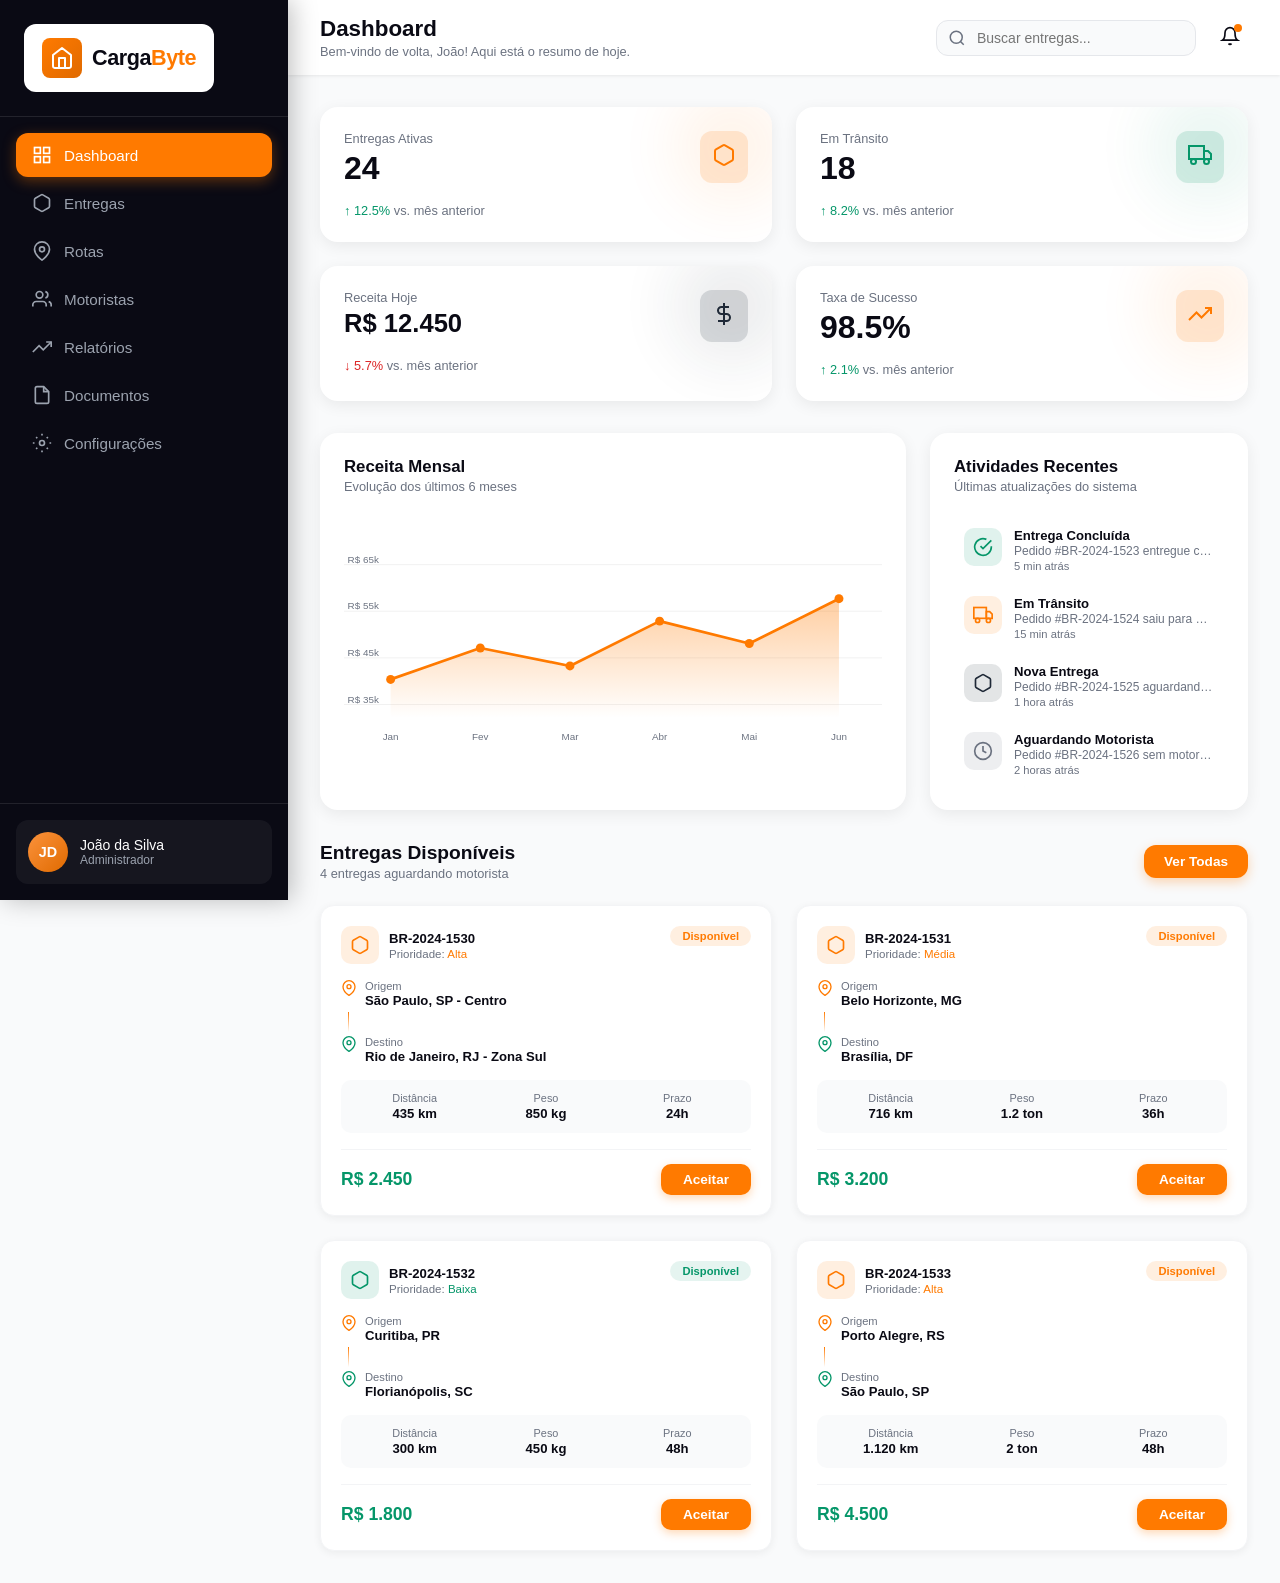
==== dashboard.html @ 0ad28528 "Add files via upload" ====
<!DOCTYPE html>
<html lang="pt-BR">
<head>
  <meta charset="UTF-8" />
  <meta name="viewport" content="width=device-width, initial-scale=1.0" />
  <title>CargaByte — Dashboard</title>
  <link rel="stylesheet" href="dashboardStyling.css" />
</head>
<body>

  <!-- ===== SIDEBAR ===== -->
  <aside class="sidebar" id="sidebar">
    <div class="sidebar-logo">
      <div class="logo-wrapper">
        <div class="logo-icon">
          <svg width="24" height="24" viewBox="0 0 24 24" fill="none">
            <path d="M3 9L12 2L21 9V20C21 20.53 20.79 21.04 20.41 21.41C20.04 21.79 19.53 22 19 22H5C4.47 22 3.96 21.79 3.59 21.41C3.21 21.04 3 20.53 3 20V9Z" stroke="white" stroke-width="2" stroke-linecap="round" stroke-linejoin="round"/>
            <path d="M9 22V12H15V22" stroke="white" stroke-width="2" stroke-linecap="round" stroke-linejoin="round"/>
          </svg>
        </div>
        <span class="logo-text">Carga<span class="logo-byte">Byte</span></span>
      </div>
    </div>

    <nav class="sidebar-nav">
      <button class="nav-item active">
        <svg width="20" height="20" viewBox="0 0 24 24" fill="none" stroke="currentColor" stroke-width="2"><rect x="3" y="3" width="7" height="7"/><rect x="14" y="3" width="7" height="7"/><rect x="3" y="14" width="7" height="7"/><rect x="14" y="14" width="7" height="7"/></svg>
        Dashboard
      </button>
      <button class="nav-item">
        <svg width="20" height="20" viewBox="0 0 24 24" fill="none" stroke="currentColor" stroke-width="2"><path d="M21 16V8a2 2 0 0 0-1-1.73L13 2.27a2 2 0 0 0-2 0L4 6.27A2 2 0 0 0 3 8v8a2 2 0 0 0 1 1.73l7 4a2 2 0 0 0 2 0l7-4A2 2 0 0 0 21 16z"/></svg>
        Entregas
      </button>
      <button class="nav-item">
        <svg width="20" height="20" viewBox="0 0 24 24" fill="none" stroke="currentColor" stroke-width="2"><path d="M21 10c0 7-9 13-9 13S3 17 3 10a9 9 0 0 1 18 0z"/><circle cx="12" cy="10" r="3"/></svg>
        Rotas
      </button>
      <button class="nav-item">
        <svg width="20" height="20" viewBox="0 0 24 24" fill="none" stroke="currentColor" stroke-width="2"><path d="M17 21v-2a4 4 0 0 0-4-4H5a4 4 0 0 0-4 4v2"/><circle cx="9" cy="7" r="4"/><path d="M23 21v-2a4 4 0 0 0-3-3.87"/><path d="M16 3.13a4 4 0 0 1 0 7.75"/></svg>
        Motoristas
      </button>
      <button class="nav-item">
        <svg width="20" height="20" viewBox="0 0 24 24" fill="none" stroke="currentColor" stroke-width="2"><polyline points="23 6 13.5 15.5 8.5 10.5 1 18"/><polyline points="17 6 23 6 23 12"/></svg>
        Relatórios
      </button>
      <button class="nav-item">
        <svg width="20" height="20" viewBox="0 0 24 24" fill="none" stroke="currentColor" stroke-width="2"><path d="M14 2H6a2 2 0 0 0-2 2v16a2 2 0 0 0 2 2h12a2 2 0 0 0 2-2V8z"/><polyline points="14 2 14 8 20 8"/></svg>
        Documentos
      </button>
      <button class="nav-item">
        <svg width="20" height="20" viewBox="0 0 24 24" fill="none" stroke="currentColor" stroke-width="2"><circle cx="12" cy="12" r="3"/><path d="M19.07 4.93l-1.41 1.41M4.93 4.93l1.41 1.41M19.07 19.07l-1.41-1.41M4.93 19.07l1.41-1.41M1 12h2M21 12h2M12 1v2M12 21v2"/></svg>
        Configurações
      </button>
    </nav>

    <div class="sidebar-user">
      <div class="user-card">
        <div class="user-avatar">JD</div>
        <div class="user-info">
          <p class="user-name">João da Silva</p>
          <p class="user-role">Administrador</p>
        </div>
      </div>
    </div>
  </aside>

  <!-- ===== MAIN CONTENT ===== -->
  <main class="main-content">

    <!-- Header -->
    <header class="topbar">
      <div class="topbar-left">
        <h1 class="page-title">Dashboard</h1>
        <p class="page-subtitle">Bem-vindo de volta, João! Aqui está o resumo de hoje.</p>
      </div>
      <div class="topbar-right">
        <div class="search-wrapper">
          <svg class="search-icon" width="18" height="18" viewBox="0 0 24 24" fill="none" stroke="currentColor" stroke-width="2"><circle cx="11" cy="11" r="8"/><line x1="21" y1="21" x2="16.65" y2="16.65"/></svg>
          <input class="search-input" type="text" placeholder="Buscar entregas..." />
        </div>
        <button class="notif-btn">
          <svg width="20" height="20" viewBox="0 0 24 24" fill="none" stroke="currentColor" stroke-width="2"><path d="M18 8A6 6 0 0 0 6 8c0 7-3 9-3 9h18s-3-2-3-9"/><path d="M13.73 21a2 2 0 0 1-3.46 0"/></svg>
          <span class="notif-dot"></span>
        </button>
      </div>
    </header>

    <div class="page-body">

      <!-- Stats Grid -->
      <div class="stats-grid">
        <div class="stat-card" style="--card-color: #FF7A00; animation-delay: 0.1s;">
          <div class="stat-bg-blob"></div>
          <div class="stat-body">
            <div class="stat-header">
              <div>
                <p class="stat-label">Entregas Ativas</p>
                <h3 class="stat-value">24</h3>
              </div>
              <div class="stat-icon">
                <svg width="24" height="24" viewBox="0 0 24 24" fill="none" stroke="currentColor" stroke-width="2"><path d="M21 16V8a2 2 0 0 0-1-1.73L13 2.27a2 2 0 0 0-2 0L4 6.27A2 2 0 0 0 3 8v8a2 2 0 0 0 1 1.73l7 4a2 2 0 0 0 2 0l7-4A2 2 0 0 0 21 16z"/></svg>
              </div>
            </div>
            <p class="stat-trend positive">↑ 12.5% <span>vs. mês anterior</span></p>
          </div>
        </div>

        <div class="stat-card" style="--card-color: #059669; animation-delay: 0.2s;">
          <div class="stat-bg-blob"></div>
          <div class="stat-body">
            <div class="stat-header">
              <div>
                <p class="stat-label">Em Trânsito</p>
                <h3 class="stat-value">18</h3>
              </div>
              <div class="stat-icon">
                <svg width="24" height="24" viewBox="0 0 24 24" fill="none" stroke="currentColor" stroke-width="2"><rect x="1" y="3" width="15" height="13"/><polygon points="16 8 20 8 23 11 23 16 16 16 16 8"/><circle cx="5.5" cy="18.5" r="2.5"/><circle cx="18.5" cy="18.5" r="2.5"/></svg>
              </div>
            </div>
            <p class="stat-trend positive">↑ 8.2% <span>vs. mês anterior</span></p>
          </div>
        </div>

        <div class="stat-card" style="--card-color: #1f2937; animation-delay: 0.3s;">
          <div class="stat-bg-blob"></div>
          <div class="stat-body">
            <div class="stat-header">
              <div>
                <p class="stat-label">Receita Hoje</p>
                <h3 class="stat-value" style="font-size:1.6rem;">R$ 12.450</h3>
              </div>
              <div class="stat-icon">
                <svg width="24" height="24" viewBox="0 0 24 24" fill="none" stroke="currentColor" stroke-width="2"><line x1="12" y1="1" x2="12" y2="23"/><path d="M17 5H9.5a3.5 3.5 0 0 0 0 7h5a3.5 3.5 0 0 1 0 7H6"/></svg>
              </div>
            </div>
            <p class="stat-trend negative">↓ 5.7% <span>vs. mês anterior</span></p>
          </div>
        </div>

        <div class="stat-card" style="--card-color: #FF7A00; animation-delay: 0.4s;">
          <div class="stat-bg-blob"></div>
          <div class="stat-body">
            <div class="stat-header">
              <div>
                <p class="stat-label">Taxa de Sucesso</p>
                <h3 class="stat-value">98.5%</h3>
              </div>
              <div class="stat-icon">
                <svg width="24" height="24" viewBox="0 0 24 24" fill="none" stroke="currentColor" stroke-width="2"><polyline points="23 6 13.5 15.5 8.5 10.5 1 18"/><polyline points="17 6 23 6 23 12"/></svg>
              </div>
            </div>
            <p class="stat-trend positive">↑ 2.1% <span>vs. mês anterior</span></p>
          </div>
        </div>
      </div>

      <!-- Charts Row -->
      <div class="charts-row">
        <!-- Revenue Chart -->
        <div class="card chart-card">
          <div class="card-header">
            <h3 class="card-title">Receita Mensal</h3>
            <p class="card-subtitle">Evolução dos últimos 6 meses</p>
          </div>
          <div class="chart-area">
            <svg viewBox="0 0 600 260" preserveAspectRatio="none" class="chart-svg">
              <defs>
                <linearGradient id="areaGrad" x1="0" y1="0" x2="0" y2="1">
                  <stop offset="5%"  stop-color="#FF7A00" stop-opacity="0.35"/>
                  <stop offset="95%" stop-color="#FF7A00" stop-opacity="0"/>
                </linearGradient>
              </defs>
              <!-- Grid lines -->
              <line x1="0" y1="52"  x2="600" y2="52"  stroke="#f0f0f0" stroke-width="1"/>
              <line x1="0" y1="104" x2="600" y2="104" stroke="#f0f0f0" stroke-width="1"/>
              <line x1="0" y1="156" x2="600" y2="156" stroke="#f0f0f0" stroke-width="1"/>
              <line x1="0" y1="208" x2="600" y2="208" stroke="#f0f0f0" stroke-width="1"/>
              <!-- Y labels -->
              <text x="4" y="50"  font-size="11" fill="#6b7280">R$ 65k</text>
              <text x="4" y="102" font-size="11" fill="#6b7280">R$ 55k</text>
              <text x="4" y="154" font-size="11" fill="#6b7280">R$ 45k</text>
              <text x="4" y="206" font-size="11" fill="#6b7280">R$ 35k</text>
              <!-- X labels -->
              <text x="52"  y="248" font-size="11" fill="#6b7280" text-anchor="middle">Jan</text>
              <text x="152" y="248" font-size="11" fill="#6b7280" text-anchor="middle">Fev</text>
              <text x="252" y="248" font-size="11" fill="#6b7280" text-anchor="middle">Mar</text>
              <text x="352" y="248" font-size="11" fill="#6b7280" text-anchor="middle">Abr</text>
              <text x="452" y="248" font-size="11" fill="#6b7280" text-anchor="middle">Mai</text>
              <text x="552" y="248" font-size="11" fill="#6b7280" text-anchor="middle">Jun</text>
              <!-- Area fill: Jan=45k→y≈180, Fev=52k→y≈145, Mar=48k→y≈165, Abr=61k→y≈115, Mai=55k→y≈140, Jun=67k→y≈90 -->
              <polygon
                points="52,180 152,145 252,165 352,115 452,140 552,90 552,230 52,230"
                fill="url(#areaGrad)"
              />
              <!-- Line -->
              <polyline
                points="52,180 152,145 252,165 352,115 452,140 552,90"
                fill="none"
                stroke="#FF7A00"
                stroke-width="3"
                stroke-linecap="round"
                stroke-linejoin="round"
                class="chart-line"
              />
              <!-- Dots -->
              <circle cx="52"  cy="180" r="5" fill="#FF7A00"/>
              <circle cx="152" cy="145" r="5" fill="#FF7A00"/>
              <circle cx="252" cy="165" r="5" fill="#FF7A00"/>
              <circle cx="352" cy="115" r="5" fill="#FF7A00"/>
              <circle cx="452" cy="140" r="5" fill="#FF7A00"/>
              <circle cx="552" cy="90"  r="5" fill="#FF7A00"/>
            </svg>
          </div>
        </div>

        <!-- Activity Feed -->
        <div class="card activity-card">
          <div class="card-header">
            <h3 class="card-title">Atividades Recentes</h3>
            <p class="card-subtitle">Últimas atualizações do sistema</p>
          </div>
          <div class="activity-list">
            <div class="activity-item" style="animation-delay:0.7s">
              <div class="activity-icon" style="--ic:#059669">
                <svg width="20" height="20" viewBox="0 0 24 24" fill="none" stroke="#059669" stroke-width="2"><path d="M22 11.08V12a10 10 0 1 1-5.93-9.14"/><polyline points="22 4 12 14.01 9 11.01"/></svg>
              </div>
              <div class="activity-text">
                <p class="activity-title">Entrega Concluída</p>
                <p class="activity-desc">Pedido #BR-2024-1523 entregue com sucesso</p>
                <p class="activity-time">5 min atrás</p>
              </div>
            </div>
            <div class="activity-item" style="animation-delay:0.8s">
              <div class="activity-icon" style="--ic:#FF7A00">
                <svg width="20" height="20" viewBox="0 0 24 24" fill="none" stroke="#FF7A00" stroke-width="2"><rect x="1" y="3" width="15" height="13"/><polygon points="16 8 20 8 23 11 23 16 16 16 16 8"/><circle cx="5.5" cy="18.5" r="2.5"/><circle cx="18.5" cy="18.5" r="2.5"/></svg>
              </div>
              <div class="activity-text">
                <p class="activity-title">Em Trânsito</p>
                <p class="activity-desc">Pedido #BR-2024-1524 saiu para entrega</p>
                <p class="activity-time">15 min atrás</p>
              </div>
            </div>
            <div class="activity-item" style="animation-delay:0.9s">
              <div class="activity-icon" style="--ic:#1f2937">
                <svg width="20" height="20" viewBox="0 0 24 24" fill="none" stroke="#1f2937" stroke-width="2"><path d="M21 16V8a2 2 0 0 0-1-1.73L13 2.27a2 2 0 0 0-2 0L4 6.27A2 2 0 0 0 3 8v8a2 2 0 0 0 1 1.73l7 4a2 2 0 0 0 2 0l7-4A2 2 0 0 0 21 16z"/></svg>
              </div>
              <div class="activity-text">
                <p class="activity-title">Nova Entrega</p>
                <p class="activity-desc">Pedido #BR-2024-1525 aguardando coleta</p>
                <p class="activity-time">1 hora atrás</p>
              </div>
            </div>
            <div class="activity-item" style="animation-delay:1s">
              <div class="activity-icon" style="--ic:#6b7280">
                <svg width="20" height="20" viewBox="0 0 24 24" fill="none" stroke="#6b7280" stroke-width="2"><circle cx="12" cy="12" r="10"/><polyline points="12 6 12 12 16 14"/></svg>
              </div>
              <div class="activity-text">
                <p class="activity-title">Aguardando Motorista</p>
                <p class="activity-desc">Pedido #BR-2024-1526 sem motorista atribuído</p>
                <p class="activity-time">2 horas atrás</p>
              </div>
            </div>
          </div>
        </div>
      </div>

      <!-- Deliveries Section -->
      <div class="deliveries-section">
        <div class="section-header">
          <div>
            <h2 class="section-title">Entregas Disponíveis</h2>
            <p class="section-subtitle" id="delivery-count">4 entregas aguardando motorista</p>
          </div>
          <button class="btn-primary">Ver Todas</button>
        </div>

        <div class="deliveries-grid" id="deliveries-grid">

          <!-- Card 1 -->
          <div class="delivery-card" data-id="BR-2024-1530" style="--pcolor:#FF7A00; animation-delay:0.1s">
            <div class="dc-header">
              <div class="dc-id-block">
                <div class="dc-pkg-icon"><svg width="20" height="20" viewBox="0 0 24 24" fill="none" stroke="#FF7A00" stroke-width="2"><path d="M21 16V8a2 2 0 0 0-1-1.73L13 2.27a2 2 0 0 0-2 0L4 6.27A2 2 0 0 0 3 8v8a2 2 0 0 0 1 1.73l7 4a2 2 0 0 0 2 0l7-4A2 2 0 0 0 21 16z"/></svg></div>
                <div><p class="dc-id">BR-2024-1530</p><p class="dc-priority">Prioridade: <span style="color:#FF7A00">Alta</span></p></div>
              </div>
              <span class="dc-badge">Disponível</span>
            </div>
            <div class="dc-route">
              <div class="dc-point"><svg width="16" height="16" viewBox="0 0 24 24" fill="none" stroke="#FF7A00" stroke-width="2"><path d="M21 10c0 7-9 13-9 13S3 17 3 10a9 9 0 0 1 18 0z"/><circle cx="12" cy="10" r="3"/></svg><div><p class="dc-point-label">Origem</p><p class="dc-point-val">São Paulo, SP - Centro</p></div></div>
              <div class="dc-connector"></div>
              <div class="dc-point"><svg width="16" height="16" viewBox="0 0 24 24" fill="none" stroke="#059669" stroke-width="2"><path d="M21 10c0 7-9 13-9 13S3 17 3 10a9 9 0 0 1 18 0z"/><circle cx="12" cy="10" r="3"/></svg><div><p class="dc-point-label">Destino</p><p class="dc-point-val">Rio de Janeiro, RJ - Zona Sul</p></div></div>
            </div>
            <div class="dc-info">
              <div><p class="dc-info-label">Distância</p><p class="dc-info-val">435 km</p></div>
              <div><p class="dc-info-label">Peso</p><p class="dc-info-val">850 kg</p></div>
              <div><p class="dc-info-label">Prazo</p><p class="dc-info-val">24h</p></div>
            </div>
            <div class="dc-footer">
              <span class="dc-payment">R$ 2.450</span>
              <button class="btn-accept" onclick="acceptDelivery(this)">Aceitar</button>
            </div>
          </div>

          <!-- Card 2 -->
          <div class="delivery-card" data-id="BR-2024-1531" style="--pcolor:#FF7A00; animation-delay:0.2s">
            <div class="dc-header">
              <div class="dc-id-block">
                <div class="dc-pkg-icon"><svg width="20" height="20" viewBox="0 0 24 24" fill="none" stroke="#FF7A00" stroke-width="2"><path d="M21 16V8a2 2 0 0 0-1-1.73L13 2.27a2 2 0 0 0-2 0L4 6.27A2 2 0 0 0 3 8v8a2 2 0 0 0 1 1.73l7 4a2 2 0 0 0 2 0l7-4A2 2 0 0 0 21 16z"/></svg></div>
                <div><p class="dc-id">BR-2024-1531</p><p class="dc-priority">Prioridade: <span style="color:#FF7A00">Média</span></p></div>
              </div>
              <span class="dc-badge">Disponível</span>
            </div>
            <div class="dc-route">
              <div class="dc-point"><svg width="16" height="16" viewBox="0 0 24 24" fill="none" stroke="#FF7A00" stroke-width="2"><path d="M21 10c0 7-9 13-9 13S3 17 3 10a9 9 0 0 1 18 0z"/><circle cx="12" cy="10" r="3"/></svg><div><p class="dc-point-label">Origem</p><p class="dc-point-val">Belo Horizonte, MG</p></div></div>
              <div class="dc-connector"></div>
              <div class="dc-point"><svg width="16" height="16" viewBox="0 0 24 24" fill="none" stroke="#059669" stroke-width="2"><path d="M21 10c0 7-9 13-9 13S3 17 3 10a9 9 0 0 1 18 0z"/><circle cx="12" cy="10" r="3"/></svg><div><p class="dc-point-label">Destino</p><p class="dc-point-val">Brasília, DF</p></div></div>
            </div>
            <div class="dc-info">
              <div><p class="dc-info-label">Distância</p><p class="dc-info-val">716 km</p></div>
              <div><p class="dc-info-label">Peso</p><p class="dc-info-val">1.2 ton</p></div>
              <div><p class="dc-info-label">Prazo</p><p class="dc-info-val">36h</p></div>
            </div>
            <div class="dc-footer">
              <span class="dc-payment">R$ 3.200</span>
              <button class="btn-accept" onclick="acceptDelivery(this)">Aceitar</button>
            </div>
          </div>

          <!-- Card 3 -->
          <div class="delivery-card" data-id="BR-2024-1532" style="--pcolor:#059669; animation-delay:0.3s">
            <div class="dc-header">
              <div class="dc-id-block">
                <div class="dc-pkg-icon"><svg width="20" height="20" viewBox="0 0 24 24" fill="none" stroke="#059669" stroke-width="2"><path d="M21 16V8a2 2 0 0 0-1-1.73L13 2.27a2 2 0 0 0-2 0L4 6.27A2 2 0 0 0 3 8v8a2 2 0 0 0 1 1.73l7 4a2 2 0 0 0 2 0l7-4A2 2 0 0 0 21 16z"/></svg></div>
                <div><p class="dc-id">BR-2024-1532</p><p class="dc-priority">Prioridade: <span style="color:#059669">Baixa</span></p></div>
              </div>
              <span class="dc-badge" style="background:rgba(5,150,105,.1);color:#059669">Disponível</span>
            </div>
            <div class="dc-route">
              <div class="dc-point"><svg width="16" height="16" viewBox="0 0 24 24" fill="none" stroke="#FF7A00" stroke-width="2"><path d="M21 10c0 7-9 13-9 13S3 17 3 10a9 9 0 0 1 18 0z"/><circle cx="12" cy="10" r="3"/></svg><div><p class="dc-point-label">Origem</p><p class="dc-point-val">Curitiba, PR</p></div></div>
              <div class="dc-connector"></div>
              <div class="dc-point"><svg width="16" height="16" viewBox="0 0 24 24" fill="none" stroke="#059669" stroke-width="2"><path d="M21 10c0 7-9 13-9 13S3 17 3 10a9 9 0 0 1 18 0z"/><circle cx="12" cy="10" r="3"/></svg><div><p class="dc-point-label">Destino</p><p class="dc-point-val">Florianópolis, SC</p></div></div>
            </div>
            <div class="dc-info">
              <div><p class="dc-info-label">Distância</p><p class="dc-info-val">300 km</p></div>
              <div><p class="dc-info-label">Peso</p><p class="dc-info-val">450 kg</p></div>
              <div><p class="dc-info-label">Prazo</p><p class="dc-info-val">48h</p></div>
            </div>
            <div class="dc-footer">
              <span class="dc-payment">R$ 1.800</span>
              <button class="btn-accept" onclick="acceptDelivery(this)">Aceitar</button>
            </div>
          </div>

          <!-- Card 4 -->
          <div class="delivery-card" data-id="BR-2024-1533" style="--pcolor:#FF7A00; animation-delay:0.4s">
            <div class="dc-header">
              <div class="dc-id-block">
                <div class="dc-pkg-icon"><svg width="20" height="20" viewBox="0 0 24 24" fill="none" stroke="#FF7A00" stroke-width="2"><path d="M21 16V8a2 2 0 0 0-1-1.73L13 2.27a2 2 0 0 0-2 0L4 6.27A2 2 0 0 0 3 8v8a2 2 0 0 0 1 1.73l7 4a2 2 0 0 0 2 0l7-4A2 2 0 0 0 21 16z"/></svg></div>
                <div><p class="dc-id">BR-2024-1533</p><p class="dc-priority">Prioridade: <span style="color:#FF7A00">Alta</span></p></div>
              </div>
              <span class="dc-badge">Disponível</span>
            </div>
            <div class="dc-route">
              <div class="dc-point"><svg width="16" height="16" viewBox="0 0 24 24" fill="none" stroke="#FF7A00" stroke-width="2"><path d="M21 10c0 7-9 13-9 13S3 17 3 10a9 9 0 0 1 18 0z"/><circle cx="12" cy="10" r="3"/></svg><div><p class="dc-point-label">Origem</p><p class="dc-point-val">Porto Alegre, RS</p></div></div>
              <div class="dc-connector"></div>
              <div class="dc-point"><svg width="16" height="16" viewBox="0 0 24 24" fill="none" stroke="#059669" stroke-width="2"><path d="M21 10c0 7-9 13-9 13S3 17 3 10a9 9 0 0 1 18 0z"/><circle cx="12" cy="10" r="3"/></svg><div><p class="dc-point-label">Destino</p><p class="dc-point-val">São Paulo, SP</p></div></div>
            </div>
            <div class="dc-info">
              <div><p class="dc-info-label">Distância</p><p class="dc-info-val">1.120 km</p></div>
              <div><p class="dc-info-label">Peso</p><p class="dc-info-val">2 ton</p></div>
              <div><p class="dc-info-label">Prazo</p><p class="dc-info-val">48h</p></div>
            </div>
            <div class="dc-footer">
              <span class="dc-payment">R$ 4.500</span>
              <button class="btn-accept" onclick="acceptDelivery(this)">Aceitar</button>
            </div>
          </div>

        </div>
      </div>
    </div>
  </main>

  <!-- ===== TOAST ===== -->
  <div class="toast" id="toast">
    <div class="toast-icon">
      <svg width="24" height="24" viewBox="0 0 24 24" fill="none" stroke="#059669" stroke-width="2"><path d="M22 11.08V12a10 10 0 1 1-5.93-9.14"/><polyline points="22 4 12 14.01 9 11.01"/></svg>
    </div>
    <div class="toast-body">
      <p class="toast-title">Entrega Aceita!</p>
      <p class="toast-msg" id="toast-msg">Pedido aceito com sucesso.</p>
    </div>
    <button class="toast-close" onclick="closeToast()">
      <svg width="18" height="18" viewBox="0 0 24 24" fill="none" stroke="#6b7280" stroke-width="2"><line x1="18" y1="6" x2="6" y2="18"/><line x1="6" y1="6" x2="18" y2="18"/></svg>
    </button>
    <div class="toast-progress" id="toast-progress"></div>
  </div>

  <script>
    let deliveryCount = 4;
    let toastTimer;

    function acceptDelivery(btn) {
      const card = btn.closest('.delivery-card');
      const id = card.dataset.id;

      btn.textContent = 'Aceitando...';
      btn.disabled = true;
      card.classList.add('removing');

      setTimeout(() => {
        card.remove();
        deliveryCount--;
        document.getElementById('delivery-count').textContent =
          deliveryCount + ' entrega' + (deliveryCount !== 1 ? 's' : '') + ' aguardando motorista';
        if (deliveryCount === 0) {
          document.getElementById('deliveries-grid').innerHTML =
            '<div class="empty-state"><svg width="48" height="48" viewBox="0 0 24 24" fill="none" stroke="#6b7280" stroke-width="1.5"><path d="M21 16V8a2 2 0 0 0-1-1.73L13 2.27a2 2 0 0 0-2 0L4 6.27A2 2 0 0 0 3 8v8a2 2 0 0 0 1 1.73l7 4a2 2 0 0 0 2 0l7-4A2 2 0 0 0 21 16z"/></svg><p class="empty-title">Todas as entregas foram aceitas!</p><p class="empty-sub">Novas entregas aparecerão aqui automaticamente.</p></div>';
        }
      }, 600);

      showToast(id);
    }

    function showToast(id) {
      document.getElementById('toast-msg').textContent =
        'Pedido ' + id + ' foi adicionado às suas entregas';
      const toast = document.getElementById('toast');
      const progress = document.getElementById('toast-progress');
      toast.classList.add('show');
      progress.style.transition = 'none';
      progress.style.width = '100%';
      requestAnimationFrame(() => {
        progress.style.transition = 'width 4s linear';
        progress.style.width = '0%';
      });
      clearTimeout(toastTimer);
      toastTimer = setTimeout(closeToast, 4000);
    }

    function closeToast() {
      document.getElementById('toast').classList.remove('show');
    }
  </script>
</body>
</html>
---- dashboardStyling.css ----
/* ===== RESET & VARIABLES ===== */
*, *::before, *::after { box-sizing: border-box; margin: 0; padding: 0; }

:root {
  --orange:   #FF7A00;
  --orange-d: #e06a00;
  --dark:     #0a0a14;
  --dark2:    #111827;
  --text:     #1f2937;
  --muted:    #6b7280;
  --bg:       #f9fafb;
  --white:    #ffffff;
  --green:    #059669;
  --red:      #dc2626;
  --radius:   12px;
}

body {
  font-family: -apple-system, BlinkMacSystemFont, 'Segoe UI', Roboto, sans-serif;
  background: var(--bg);
  color: var(--text);
  min-height: 100vh;
}

/* ===== KEYFRAMES ===== */
@keyframes slideInLeft {
  from { transform: translateX(-300px); opacity: 0; }
  to   { transform: translateX(0);      opacity: 1; }
}
@keyframes slideInDown {
  from { transform: translateY(-80px); opacity: 0; }
  to   { transform: translateY(0);     opacity: 1; }
}
@keyframes slideInUp {
  from { transform: translateY(50px); opacity: 0; }
  to   { transform: translateY(0);    opacity: 1; }
}
@keyframes slideInRight {
  from { transform: translateX(-60px); opacity: 0; }
  to   { transform: translateX(0);     opacity: 1; }
}
@keyframes fadeScaleIn {
  from { transform: scale(0.5); opacity: 0; }
  to   { transform: scale(1);   opacity: 1; }
}
@keyframes pulse {
  0%, 100% { transform: scale(1); }
  50%       { transform: scale(1.12); }
}
@keyframes toastIn {
  from { transform: translateY(-100px) scale(0.8); opacity: 0; }
  to   { transform: translateY(0)      scale(1);   opacity: 1; }
}
@keyframes toastOut {
  from { transform: translateY(0)      scale(1);   opacity: 1; }
  to   { transform: translateY(-100px) scale(0.8); opacity: 0; }
}
@keyframes drawLine {
  from { stroke-dashoffset: 800; }
  to   { stroke-dashoffset: 0; }
}
@keyframes navItemIn {
  from { transform: translateX(-50px); opacity: 0; }
  to   { transform: translateX(0);     opacity: 1; }
}
@keyframes cardRemove {
  to { transform: translateX(100px) scale(0.8); opacity: 0; }
}

/* ===== SIDEBAR ===== */
.sidebar {
  width: 288px;
  height: 100vh;
  position: fixed;
  left: 0; top: 0;
  display: flex;
  flex-direction: column;
  background: var(--dark);
  box-shadow: 4px 0 24px rgba(0,0,0,.25);
  z-index: 50;
  animation: slideInLeft .5s ease-out both;
}

.sidebar-logo {
  padding: 24px;
  border-bottom: 1px solid rgba(255,255,255,.1);
}
.logo-wrapper {
  background: var(--white);
  border-radius: var(--radius);
  padding: 14px 18px;
  display: inline-flex;
  align-items: center;
  gap: 10px;
}
.logo-icon {
  background: linear-gradient(135deg, #FF7A00, #e06a00);
  border-radius: 8px;
  padding: 8px;
  display: flex;
  transition: transform .6s ease;
}
.logo-icon:hover { transform: rotate(360deg); }
.logo-text {
  font-size: 1.35rem;
  font-weight: 700;
  color: var(--dark);
  letter-spacing: -.02em;
}
.logo-byte { color: var(--orange); }

.sidebar-nav {
  flex: 1;
  padding: 16px;
  overflow-y: auto;
  display: flex;
  flex-direction: column;
  gap: 4px;
}

.nav-item {
  width: 100%;
  display: flex;
  align-items: center;
  gap: 12px;
  padding: 12px 16px;
  border: none;
  border-radius: var(--radius);
  background: transparent;
  color: #9ca3af;
  font-size: .95rem;
  font-weight: 500;
  cursor: pointer;
  transition: background .2s, color .2s, transform .2s;
  animation: navItemIn .3s ease both;
  text-align: left;
}
.nav-item:nth-child(1) { animation-delay: .1s; }
.nav-item:nth-child(2) { animation-delay: .15s; }
.nav-item:nth-child(3) { animation-delay: .2s; }
.nav-item:nth-child(4) { animation-delay: .25s; }
.nav-item:nth-child(5) { animation-delay: .3s; }
.nav-item:nth-child(6) { animation-delay: .35s; }
.nav-item:nth-child(7) { animation-delay: .4s; }

.nav-item:hover {
  background: rgba(255,255,255,.06);
  color: var(--white);
  transform: translateX(8px);
}
.nav-item.active {
  background: var(--orange);
  color: var(--white);
  box-shadow: 0 4px 14px rgba(255,122,0,.35);
}

.sidebar-user {
  padding: 16px;
  border-top: 1px solid rgba(255,255,255,.1);
  animation: slideInUp .5s .8s both;
}
.user-card {
  display: flex;
  align-items: center;
  gap: 12px;
  padding: 12px;
  border-radius: var(--radius);
  background: rgba(255,255,255,.05);
  cursor: pointer;
  transition: background .2s;
}
.user-card:hover { background: rgba(255,255,255,.1); }
.user-avatar {
  width: 40px; height: 40px;
  border-radius: 50%;
  background: linear-gradient(135deg, #fb923c, #e06a00);
  display: flex; align-items: center; justify-content: center;
  color: white; font-weight: 700; font-size: .9rem;
  flex-shrink: 0;
}
.user-name { color: var(--white); font-size: .875rem; font-weight: 500; }
.user-role { color: #9ca3af; font-size: .75rem; }

/* ===== MAIN CONTENT ===== */
.main-content {
  margin-left: 288px;
  min-height: 100vh;
}

/* ===== TOPBAR ===== */
.topbar {
  background: var(--white);
  padding: 16px 32px;
  display: flex;
  align-items: center;
  justify-content: space-between;
  box-shadow: 0 1px 3px rgba(0,0,0,.08);
  position: sticky; top: 0;
  z-index: 40;
  animation: slideInDown .5s ease both;
}
.page-title { font-size: 1.4rem; font-weight: 700; color: var(--dark); }
.page-subtitle { font-size: .8rem; color: var(--muted); margin-top: 2px; }

.topbar-right { display: flex; align-items: center; gap: 16px; }

.search-wrapper { position: relative; }
.search-icon {
  position: absolute; left: 12px; top: 50%;
  transform: translateY(-50%);
  color: var(--muted); pointer-events: none;
}
.search-input {
  padding: 9px 16px 9px 40px;
  border: 1px solid #e5e7eb;
  border-radius: var(--radius);
  background: var(--bg);
  font-size: .875rem;
  width: 260px;
  outline: none;
  transition: box-shadow .2s, border-color .2s;
  color: var(--text);
}
.search-input:focus {
  border-color: var(--orange);
  box-shadow: 0 0 0 3px rgba(255,122,0,.15);
}

.notif-btn {
  position: relative;
  padding: 8px;
  border: none;
  border-radius: var(--radius);
  background: transparent;
  cursor: pointer;
  color: var(--dark);
  transition: background .2s, transform .15s;
}
.notif-btn:hover { background: #f3f4f6; transform: scale(1.05); }
.notif-btn:active { transform: scale(.95); }
.notif-dot {
  position: absolute; top: 6px; right: 6px;
  width: 8px; height: 8px;
  border-radius: 50%;
  background: var(--orange);
}

/* ===== PAGE BODY ===== */
.page-body { padding: 32px; }

/* ===== STATS GRID ===== */
.stats-grid {
  display: grid;
  grid-template-columns: repeat(4, 1fr);
  gap: 24px;
  margin-bottom: 32px;
}

.stat-card {
  background: var(--white);
  border-radius: 18px;
  padding: 24px;
  box-shadow: 0 4px 16px rgba(0,0,0,.07);
  position: relative;
  overflow: hidden;
  animation: slideInUp .5s ease both;
  transition: transform .3s, box-shadow .3s;
}
.stat-card:hover {
  transform: translateY(-8px) scale(1.02);
  box-shadow: 0 16px 40px rgba(0,0,0,.14);
}
.stat-bg-blob {
  position: absolute;
  top: -20px; right: -20px;
  width: 120px; height: 120px;
  border-radius: 50%;
  background: var(--card-color, #FF7A00);
  opacity: .08;
  filter: blur(30px);
  pointer-events: none;
}
.stat-body { position: relative; z-index: 1; }
.stat-header {
  display: flex;
  align-items: flex-start;
  justify-content: space-between;
  margin-bottom: 16px;
}
.stat-label { font-size: .8rem; color: var(--muted); font-weight: 500; }
.stat-value {
  font-size: 2rem;
  font-weight: 700;
  color: var(--dark);
  margin-top: 4px;
  animation: fadeScaleIn .4s ease both;
}
.stat-icon {
  padding: 12px;
  border-radius: 12px;
  background: color-mix(in srgb, var(--card-color, #FF7A00) 15%, transparent);
  color: var(--card-color, #FF7A00);
  transition: transform .6s;
  flex-shrink: 0;
}
.stat-icon:hover { transform: rotate(360deg); }
.stat-trend { font-size: .8rem; }
.stat-trend.positive { color: var(--green); }
.stat-trend.negative { color: var(--red); }
.stat-trend span { color: var(--muted); }

/* ===== CHARTS ROW ===== */
.charts-row {
  display: grid;
  grid-template-columns: 2fr 1fr;
  gap: 24px;
  margin-bottom: 32px;
}

.card {
  background: var(--white);
  border-radius: 18px;
  padding: 24px;
  box-shadow: 0 4px 16px rgba(0,0,0,.07);
  animation: slideInUp .5s .6s ease both;
}

.card-header { margin-bottom: 24px; }
.card-title { font-size: 1.05rem; font-weight: 700; color: var(--dark); }
.card-subtitle { font-size: .8rem; color: var(--muted); margin-top: 2px; }

.chart-area { width: 100%; overflow: hidden; border-radius: 8px; }
.chart-svg { width: 100%; display: block; }

.chart-line {
  stroke-dasharray: 800;
  stroke-dashoffset: 800;
  animation: drawLine 1.2s .8s ease forwards;
}

/* ===== ACTIVITY FEED ===== */
.activity-card { animation-delay: .7s; }
.activity-list { display: flex; flex-direction: column; gap: 4px; }

.activity-item {
  display: flex;
  align-items: flex-start;
  gap: 12px;
  padding: 10px;
  border-radius: var(--radius);
  cursor: pointer;
  animation: slideInRight .3s ease both;
  transition: background .15s, transform .15s;
}
.activity-item:hover {
  background: #f9fafb;
  transform: translateX(4px);
}
.activity-icon {
  width: 38px; height: 38px;
  border-radius: 10px;
  background: color-mix(in srgb, var(--ic, #059669) 12%, transparent);
  display: flex; align-items: center; justify-content: center;
  flex-shrink: 0;
}
.activity-title { font-size: .82rem; font-weight: 600; color: var(--dark); }
.activity-desc  { font-size: .75rem; color: var(--muted); margin-top: 1px; white-space: nowrap; overflow: hidden; text-overflow: ellipsis; max-width: 200px; }
.activity-time  { font-size: .7rem; color: var(--muted); margin-top: 2px; }

/* ===== DELIVERIES SECTION ===== */
.section-header {
  display: flex;
  align-items: center;
  justify-content: space-between;
  margin-bottom: 24px;
}
.section-title { font-size: 1.2rem; font-weight: 700; color: var(--dark); }
.section-subtitle { font-size: .8rem; color: var(--muted); margin-top: 2px; }

.btn-primary {
  padding: 9px 20px;
  border: none;
  border-radius: var(--radius);
  background: var(--orange);
  color: var(--white);
  font-size: .85rem;
  font-weight: 600;
  cursor: pointer;
  box-shadow: 0 4px 12px rgba(255,122,0,.3);
  transition: transform .15s, box-shadow .15s;
}
.btn-primary:hover { transform: scale(1.05); box-shadow: 0 6px 18px rgba(255,122,0,.4); }
.btn-primary:active { transform: scale(.97); }

.deliveries-grid {
  display: grid;
  grid-template-columns: repeat(2, 1fr);
  gap: 24px;
}

/* ===== DELIVERY CARD ===== */
.delivery-card {
  background: var(--white);
  border: 1px solid #f3f4f6;
  border-radius: 14px;
  padding: 20px;
  box-shadow: 0 2px 8px rgba(0,0,0,.06);
  animation: slideInRight .5s ease both;
  transition: transform .25s, box-shadow .25s;
}
.delivery-card:hover {
  transform: translateY(-4px) scale(1.015);
  box-shadow: 0 12px 32px rgba(0,0,0,.12);
}
.delivery-card.removing {
  animation: cardRemove .5s ease forwards;
}

.dc-header {
  display: flex;
  align-items: flex-start;
  justify-content: space-between;
  margin-bottom: 16px;
}
.dc-id-block { display: flex; align-items: center; gap: 10px; }
.dc-pkg-icon {
  width: 38px; height: 38px;
  border-radius: 10px;
  background: color-mix(in srgb, var(--pcolor, #FF7A00) 12%, transparent);
  display: flex; align-items: center; justify-content: center;
  flex-shrink: 0;
}
.dc-id { font-size: .82rem; font-weight: 700; color: var(--dark); }
.dc-priority { font-size: .72rem; color: var(--muted); margin-top: 2px; }
.dc-badge {
  padding: 4px 12px;
  border-radius: 999px;
  font-size: .7rem;
  font-weight: 600;
  background: rgba(255,122,0,.12);
  color: var(--orange);
  animation: pulse 2s ease-in-out infinite;
  white-space: nowrap;
}

.dc-route { margin-bottom: 16px; }
.dc-point { display: flex; align-items: flex-start; gap: 8px; }
.dc-point-label { font-size: .7rem; color: var(--muted); font-weight: 500; }
.dc-point-val { font-size: .82rem; font-weight: 600; color: var(--dark); margin-top: 1px; }
.dc-connector {
  width: 1px; height: 20px;
  background: linear-gradient(to bottom, var(--orange), transparent);
  margin: 4px 0 4px 7px;
}

.dc-info {
  display: grid;
  grid-template-columns: repeat(3,1fr);
  gap: 8px;
  background: var(--bg);
  border-radius: 10px;
  padding: 12px;
  margin-bottom: 16px;
  text-align: center;
}
.dc-info-label { font-size: .68rem; color: var(--muted); }
.dc-info-val   { font-size: .82rem; font-weight: 700; color: var(--dark); margin-top: 2px; }

.dc-footer {
  display: flex;
  align-items: center;
  justify-content: space-between;
  padding-top: 14px;
  border-top: 1px solid #f3f4f6;
}
.dc-payment { font-size: 1.1rem; font-weight: 700; color: var(--green); }

.btn-accept {
  padding: 8px 22px;
  border: none;
  border-radius: 10px;
  background: var(--orange);
  color: var(--white);
  font-size: .85rem;
  font-weight: 600;
  cursor: pointer;
  box-shadow: 0 3px 10px rgba(255,122,0,.3);
  transition: transform .15s, box-shadow .15s, opacity .2s;
}
.btn-accept:hover { transform: scale(1.05); box-shadow: 0 5px 16px rgba(255,122,0,.4); }
.btn-accept:active { transform: scale(.97); }
.btn-accept:disabled { opacity: .55; cursor: not-allowed; transform: none; }

/* ===== EMPTY STATE ===== */
.empty-state {
  text-align: center;
  padding: 60px 0;
  animation: slideInUp .4s ease both;
}
.empty-state svg { margin: 0 auto 16px; display: block; }
.empty-title { font-size: 1rem; font-weight: 600; color: var(--dark); }
.empty-sub   { font-size: .82rem; color: var(--muted); margin-top: 4px; }

/* ===== TOAST ===== */
.toast {
  position: fixed;
  top: 24px; right: 24px;
  z-index: 100;
  background: var(--white);
  border-radius: 14px;
  border-left: 4px solid var(--green);
  box-shadow: 0 8px 32px rgba(0,0,0,.15);
  padding: 14px 16px;
  display: flex;
  align-items: center;
  gap: 12px;
  min-width: 320px;
  overflow: hidden;
  opacity: 0;
  pointer-events: none;
  transform: translateY(-100px) scale(0.85);
  transition: opacity .3s, transform .4s cubic-bezier(.34,1.56,.64,1);
}
.toast.show {
  opacity: 1;
  pointer-events: auto;
  transform: translateY(0) scale(1);
}
.toast-icon {
  flex-shrink: 0;
  width: 40px; height: 40px;
  border-radius: 50%;
  background: rgba(5,150,105,.1);
  display: flex; align-items: center; justify-content: center;
}
.toast-body { flex: 1; }
.toast-title { font-size: .85rem; font-weight: 700; color: var(--dark); }
.toast-msg   { font-size: .75rem; color: var(--muted); margin-top: 2px; }
.toast-close {
  flex-shrink: 0;
  padding: 4px;
  border: none;
  background: transparent;
  cursor: pointer;
  border-radius: 50%;
  transition: background .15s, transform .2s;
}
.toast-close:hover { background: #f3f4f6; transform: rotate(90deg); }
.toast-progress {
  position: absolute;
  bottom: 0; left: 0;
  height: 3px;
  background: var(--green);
  border-radius: 0 0 0 14px;
  width: 100%;
}

/* ===== RESPONSIVE ===== */
@media (max-width: 1280px) {
  .stats-grid { grid-template-columns: repeat(2, 1fr); }
}
@media (max-width: 1024px) {
  .charts-row { grid-template-columns: 1fr; }
  .deliveries-grid { grid-template-columns: 1fr; }
}
@media (max-width: 768px) {
  .sidebar { transform: translateX(-100%); }
  .main-content { margin-left: 0; }
  .stats-grid { grid-template-columns: 1fr; }
  .topbar { padding: 12px 16px; }
  .page-body { padding: 16px; }
}
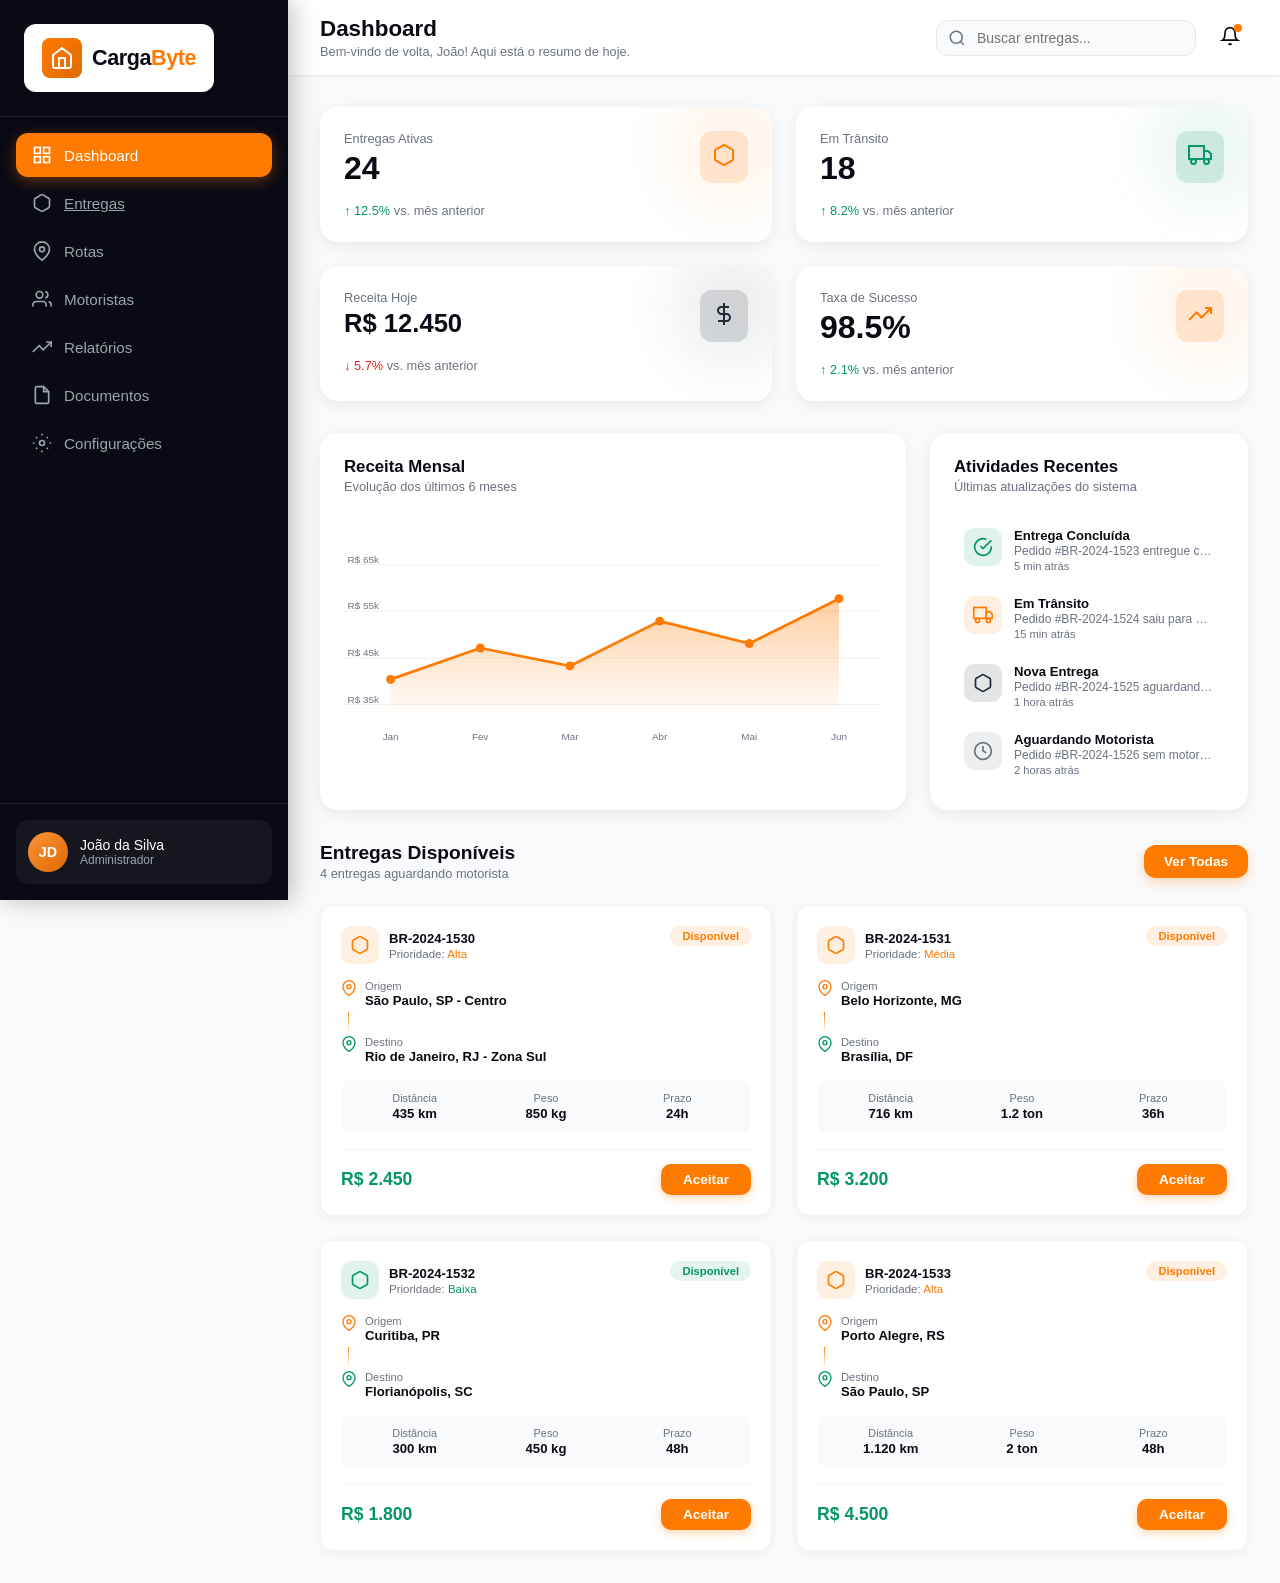
==== commit 42d7d0ca: "Update dashboard.html" ====
--- a/dashboard.html
+++ b/dashboard.html
@@ -27,10 +27,11 @@
         <svg width="20" height="20" viewBox="0 0 24 24" fill="none" stroke="currentColor" stroke-width="2"><rect x="3" y="3" width="7" height="7"/><rect x="14" y="3" width="7" height="7"/><rect x="3" y="14" width="7" height="7"/><rect x="14" y="14" width="7" height="7"/></svg>
         Dashboard
       </button>
-      <button class="nav-item">
-        <svg width="20" height="20" viewBox="0 0 24 24" fill="none" stroke="currentColor" stroke-width="2"><path d="M21 16V8a2 2 0 0 0-1-1.73L13 2.27a2 2 0 0 0-2 0L4 6.27A2 2 0 0 0 3 8v8a2 2 0 0 0 1 1.73l7 4a2 2 0 0 0 2 0l7-4A2 2 0 0 0 21 16z"/></svg>
-        Entregas
-      </button>
+      <a href="entregas.html" class="nav-item">
+            <svg width="20" height="20" viewBox="0 0 24 24" fill="none" stroke="currentColor" stroke-width="2"><path d="M21 16V8a2 2 0 0 0-1-1.73L13 2.27a2 2 0 0 0-2 0L4 6.27A2 2 0 0 0 3 8v8a2 2 0 0 0 1 1.73l7 4a2 2 0 0 0 2 0l7-4A2 2 0 0 0 21 16z"/></svg>
+                Entregas
+            <span class="nav-badge" id="nav-badge" style="display:none"></span>
+       </a>
       <button class="nav-item">
         <svg width="20" height="20" viewBox="0 0 24 24" fill="none" stroke="currentColor" stroke-width="2"><path d="M21 10c0 7-9 13-9 13S3 17 3 10a9 9 0 0 1 18 0z"/><circle cx="12" cy="10" r="3"/></svg>
         Rotas
@@ -397,50 +398,94 @@
   </div>
 
   <script>
-    let deliveryCount = 4;
-    let toastTimer;
-
-    function acceptDelivery(btn) {
-      const card = btn.closest('.delivery-card');
-      const id = card.dataset.id;
-
-      btn.textContent = 'Aceitando...';
-      btn.disabled = true;
-      card.classList.add('removing');
-
-      setTimeout(() => {
-        card.remove();
-        deliveryCount--;
-        document.getElementById('delivery-count').textContent =
-          deliveryCount + ' entrega' + (deliveryCount !== 1 ? 's' : '') + ' aguardando motorista';
-        if (deliveryCount === 0) {
-          document.getElementById('deliveries-grid').innerHTML =
-            '<div class="empty-state"><svg width="48" height="48" viewBox="0 0 24 24" fill="none" stroke="#6b7280" stroke-width="1.5"><path d="M21 16V8a2 2 0 0 0-1-1.73L13 2.27a2 2 0 0 0-2 0L4 6.27A2 2 0 0 0 3 8v8a2 2 0 0 0 1 1.73l7 4a2 2 0 0 0 2 0l7-4A2 2 0 0 0 21 16z"/></svg><p class="empty-title">Todas as entregas foram aceitas!</p><p class="empty-sub">Novas entregas aparecerão aqui automaticamente.</p></div>';
-        }
-      }, 600);
-
-      showToast(id);
+  let deliveryCount = 4;
+  let toastTimer;
+
+  // Inicializa storage
+  if (!localStorage.getItem('cb_accepted')) {
+    localStorage.setItem('cb_accepted', JSON.stringify([]));
+  }
+
+  // Atualiza badge do nav ao carregar
+  updateNavBadge();
+
+  function updateNavBadge() {
+    const accepted = JSON.parse(localStorage.getItem('cb_accepted') || '[]');
+    const badge = document.getElementById('nav-badge');
+    if (accepted.length > 0) {
+      badge.textContent = accepted.length;
+      badge.style.display = 'inline-flex';
+    } else {
+      badge.style.display = 'none';
     }
-
-    function showToast(id) {
-      document.getElementById('toast-msg').textContent =
-        'Pedido ' + id + ' foi adicionado às suas entregas';
-      const toast = document.getElementById('toast');
-      const progress = document.getElementById('toast-progress');
-      toast.classList.add('show');
-      progress.style.transition = 'none';
-      progress.style.width = '100%';
-      requestAnimationFrame(() => {
-        progress.style.transition = 'width 4s linear';
-        progress.style.width = '0%';
-      });
-      clearTimeout(toastTimer);
-      toastTimer = setTimeout(closeToast, 4000);
-    }
-
-    function closeToast() {
-      document.getElementById('toast').classList.remove('show');
-    }
-  </script>
+  }
+
+  function acceptDelivery(btn) {
+    const card = btn.closest('.delivery-card');
+    const id = card.dataset.id;
+
+    // Coleta dados do card
+    const points = card.querySelectorAll('.dc-point-val');
+    const infos  = card.querySelectorAll('.dc-info-val');
+    const payment = card.querySelector('.dc-payment').textContent;
+    const priority = card.querySelector('.dc-priority span').textContent;
+
+    const delivery = {
+      id,
+      origin:      points[0]?.textContent || '',
+      destination: points[1]?.textContent || '',
+      distance:    infos[0]?.textContent  || '',
+      weight:      infos[1]?.textContent  || '',
+      deadline:    infos[2]?.textContent  || '',
+      payment,
+      priority,
+      status: 'accepted',      // accepted | collecting | transit | delivered
+      acceptedAt: new Date().toISOString()
+    };
+
+    // Salva no localStorage
+    const list = JSON.parse(localStorage.getItem('cb_accepted') || '[]');
+    list.push(delivery);
+    localStorage.setItem('cb_accepted', JSON.stringify(list));
+    updateNavBadge();
+
+    btn.textContent = 'Aceitando...';
+    btn.disabled = true;
+    card.classList.add('removing');
+
+    setTimeout(() => {
+      card.remove();
+      deliveryCount--;
+      document.getElementById('delivery-count').textContent =
+        deliveryCount + ' entrega' + (deliveryCount !== 1 ? 's' : '') + ' aguardando motorista';
+      if (deliveryCount === 0) {
+        document.getElementById('deliveries-grid').innerHTML =
+          '<div class="empty-state"><svg width="48" height="48" viewBox="0 0 24 24" fill="none" stroke="#6b7280" stroke-width="1.5"><path d="M21 16V8a2 2 0 0 0-1-1.73L13 2.27a2 2 0 0 0-2 0L4 6.27A2 2 0 0 0 3 8v8a2 2 0 0 0 1 1.73l7 4a2 2 0 0 0 2 0l7-4A2 2 0 0 0 21 16z"/></svg><p class="empty-title">Todas as entregas foram aceitas!</p><p class="empty-sub">Novas entregas aparecerão aqui automaticamente.</p></div>';
+      }
+    }, 600);
+
+    showToast(id);
+  }
+
+  function showToast(id) {
+    document.getElementById('toast-msg').textContent =
+      'Pedido ' + id + ' foi adicionado às suas entregas';
+    const toast = document.getElementById('toast');
+    const progress = document.getElementById('toast-progress');
+    toast.classList.add('show');
+    progress.style.transition = 'none';
+    progress.style.width = '100%';
+    requestAnimationFrame(() => {
+      progress.style.transition = 'width 4s linear';
+      progress.style.width = '0%';
+    });
+    clearTimeout(toastTimer);
+    toastTimer = setTimeout(closeToast, 4000);
+  }
+
+  function closeToast() {
+    document.getElementById('toast').classList.remove('show');
+  }
+</script>
 </body>
-</html>+</html>
